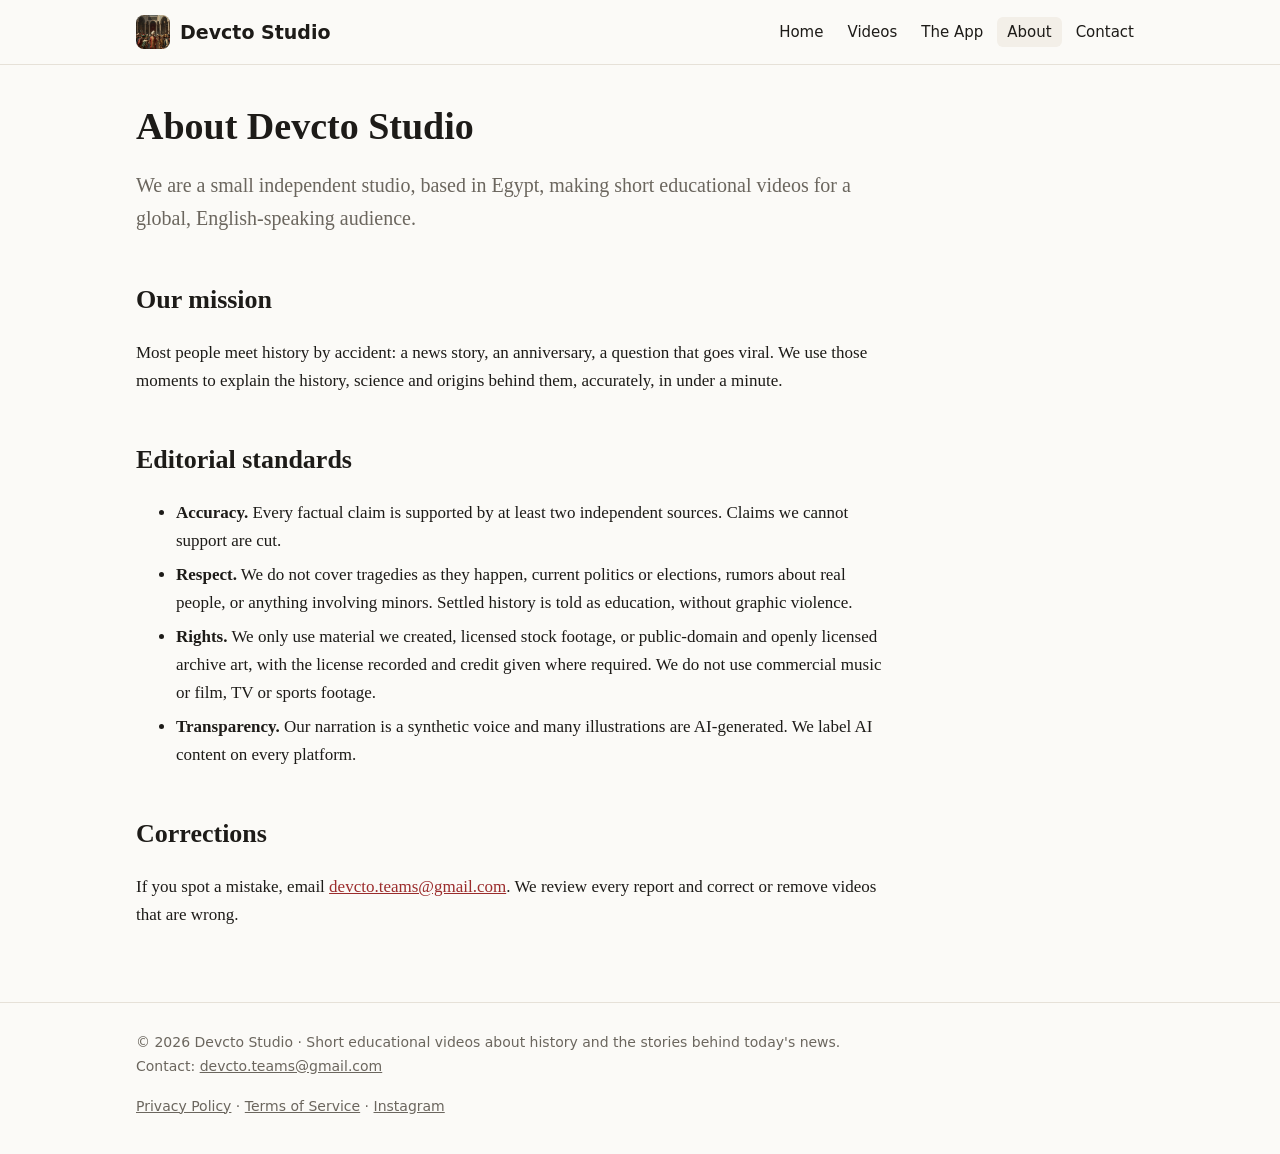
==== about.html @ a2ae82d8 "Full website: videos, app, about, contact pages; complete Privacy Policy and Terms of Service Co-Aut" ====
<!doctype html>
<html lang="en"><head><meta charset="utf-8"><meta name="viewport" content="width=device-width,initial-scale=1">
<title>About · Devcto Studio</title><meta name="description" content="Who we are and our editorial standards.">
<link rel="stylesheet" href="style.css"><link rel="icon" href="icon.png"></head>
<body>
<header class="site-head"><div class="wrap"><a class="logo" href="index.html"><img src="icon.png" alt="">Devcto Studio</a>
<nav><a href="index.html">Home</a><a href="videos.html">Videos</a><a href="app.html">The App</a><a href="about.html" class=on>About</a><a href="contact.html">Contact</a></nav></div></header>
<main><div class="wrap">

<h1>About Devcto Studio</h1>
<div class="prose">
<p class="lead">We are a small independent studio, based in Egypt, making short educational videos for a global,
English-speaking audience.</p>
<h2>Our mission</h2>
<p>Most people meet history by accident: a news story, an anniversary, a question that goes viral. We use those
moments to explain the history, science and origins behind them, accurately, in under a minute.</p>
<h2>Editorial standards</h2>
<ul>
<li><b>Accuracy.</b> Every factual claim is supported by at least two independent sources. Claims we cannot support are cut.</li>
<li><b>Respect.</b> We do not cover tragedies as they happen, current politics or elections, rumors about real people,
or anything involving minors. Settled history is told as education, without graphic violence.</li>
<li><b>Rights.</b> We only use material we created, licensed stock footage, or public-domain and openly licensed
archive art, with the license recorded and credit given where required. We do not use commercial music or film,
TV or sports footage.</li>
<li><b>Transparency.</b> Our narration is a synthetic voice and many illustrations are AI-generated. We label AI
content on every platform.</li>
</ul>
<h2>Corrections</h2>
<p>If you spot a mistake, email <a href="mailto:devcto.teams@gmail.com">devcto.teams@gmail.com</a>. We review every report and correct or remove
videos that are wrong.</p>
</div>

</div></main>
<footer><div class="wrap">
<div>© 2026 Devcto Studio · Short educational videos about history and the stories behind today's news.<br>
Contact: <a href="mailto:devcto.teams@gmail.com">devcto.teams@gmail.com</a></div>
<div><a href="privacy.html">Privacy Policy</a> · <a href="terms.html">Terms of Service</a> · <a href="https://www.instagram.com/devcto.teams/">Instagram</a></div>
</div></footer>
</body></html>
---- style.css ----
:root{--bg:#fbfaf7;--card:#ffffff;--fg:#1d1b18;--muted:#6b665e;--accent:#9b2c2c;--line:#e6e1d8;--soft:#f3efe8}
@media (prefers-color-scheme:dark){:root{--bg:#141311;--card:#1c1b19;--fg:#ece8e1;--muted:#a39d93;--accent:#e58a7b;--line:#2c2a26;--soft:#22201d}}
*{box-sizing:border-box}html{-webkit-text-size-adjust:100%}
body{margin:0;background:var(--bg);color:var(--fg);font:17px/1.65 Georgia,"Times New Roman",serif}
a{color:var(--accent)}img{max-width:100%;display:block}
.wrap{max-width:1040px;margin:0 auto;padding:0 16px}
.site-head{border-bottom:1px solid var(--line);background:var(--bg);position:sticky;top:0;z-index:5}
.site-head .wrap{display:flex;align-items:center;justify-content:space-between;gap:16px;min-height:64px;flex-wrap:wrap}
.logo{display:flex;align-items:center;gap:10px;text-decoration:none;color:var(--fg);font:700 19px system-ui,sans-serif}
.logo img{width:34px;height:34px;border-radius:8px;object-fit:cover}
nav{display:flex;gap:4px;flex-wrap:wrap;font:15px system-ui,sans-serif}
nav a{text-decoration:none;color:var(--fg);padding:6px 10px;border-radius:6px}nav a.on,nav a:hover{background:var(--soft)}
main{padding:40px 0 56px}h1{font-size:38px;line-height:1.15;margin:0 0 14px}h2{font-size:26px;margin:44px 0 12px}
h3{font-size:19px;margin:26px 0 8px}.lead{font-size:20px;color:var(--muted);max-width:720px}
.muted{color:var(--muted)}.prose{max-width:760px}.prose li{margin:6px 0}
.btn{display:inline-block;font:600 15px system-ui,sans-serif;padding:11px 18px;border-radius:8px;background:var(--accent);color:#fff;text-decoration:none;margin:8px 10px 0 0}
.btn.ghost{background:transparent;color:var(--fg);border:1px solid var(--line)}
.grid{display:grid;grid-template-columns:repeat(auto-fill,minmax(220px,1fr));gap:18px}
.card{background:var(--card);border:1px solid var(--line);border-radius:12px;overflow:hidden}
.card a{color:inherit;text-decoration:none}.card img{aspect-ratio:9/16;object-fit:cover;width:100%}
.card .t{padding:12px 14px 14px}.card .t b{display:block;font:600 15px/1.35 system-ui,sans-serif}.card .t span{font-size:14px;color:var(--muted)}
.feat{display:grid;grid-template-columns:repeat(auto-fit,minmax(240px,1fr));gap:18px;margin-top:10px}
.feat div{background:var(--card);border:1px solid var(--line);border-radius:12px;padding:18px}
.feat b{font:600 16px system-ui,sans-serif;display:block;margin-bottom:6px}
.shot{border:1px solid var(--line);border-radius:12px;margin:18px 0}
ol.steps li{margin:10px 0}table{border-collapse:collapse;width:100%;font-size:16px;margin:12px 0}
th,td{border:1px solid var(--line);padding:9px 11px;text-align:left;vertical-align:top}th{background:var(--soft);font-family:system-ui,sans-serif;font-size:14px}
.toc{background:var(--soft);border-radius:10px;padding:14px 18px;font:15px/1.7 system-ui,sans-serif}.toc ol{margin:0;padding-left:20px}
footer{border-top:1px solid var(--line);padding:28px 0 36px;font:14px/1.7 system-ui,sans-serif;color:var(--muted)}
footer .wrap{display:flex;justify-content:space-between;gap:16px;flex-wrap:wrap}footer a{color:var(--muted)}
@media(max-width:600px){h1{font-size:30px}.lead{font-size:18px}}
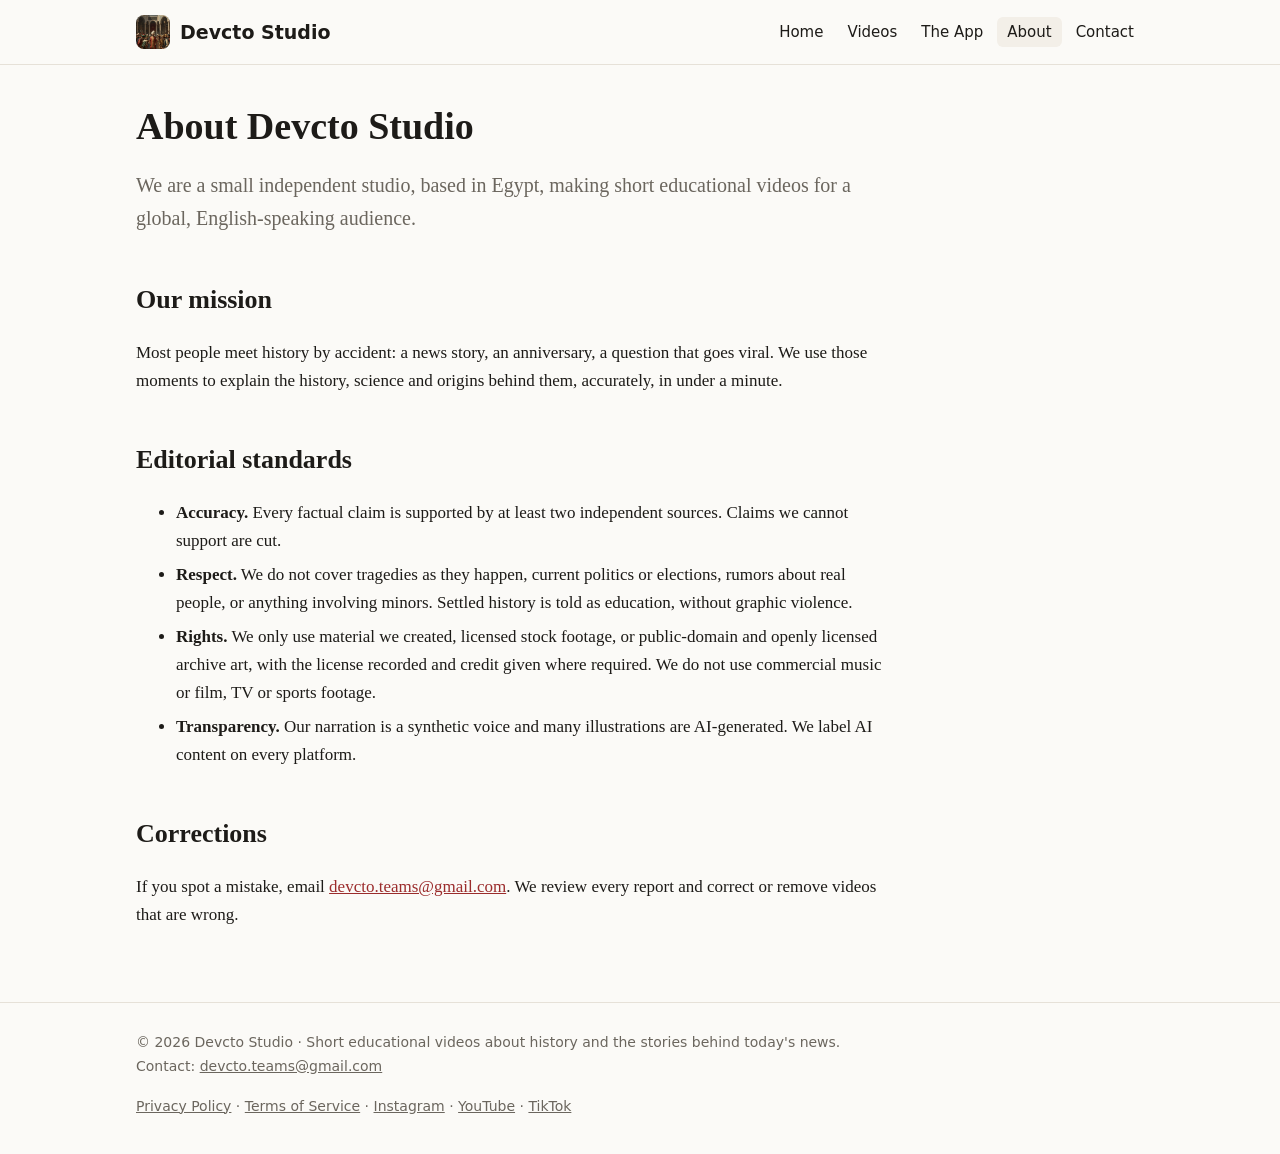
==== commit 6e89d105: "Add History, Drawn links page; link YouTube and TikTok in every footer Co-Authored-By: Claude Opus 5" ====
--- a/about.html
+++ b/about.html
@@ -34,6 +34,6 @@
 <footer><div class="wrap">
 <div>© 2026 Devcto Studio · Short educational videos about history and the stories behind today's news.<br>
 Contact: <a href="mailto:devcto.teams@gmail.com">devcto.teams@gmail.com</a></div>
-<div><a href="privacy.html">Privacy Policy</a> · <a href="terms.html">Terms of Service</a> · <a href="https://www.instagram.com/devcto.teams/">Instagram</a></div>
+<div><a href="privacy.html">Privacy Policy</a> · <a href="terms.html">Terms of Service</a> · <a href="https://www.instagram.com/devcto.teams/">Instagram</a> · <a href="https://www.youtube.com/channel/UCLIt8TrxJldDIqvrP09hUlw?sub_confirmation=1">YouTube</a> · <a href="https://www.tiktok.com/@devcto.teams">TikTok</a></div>
 </div></footer>
 </body></html>
